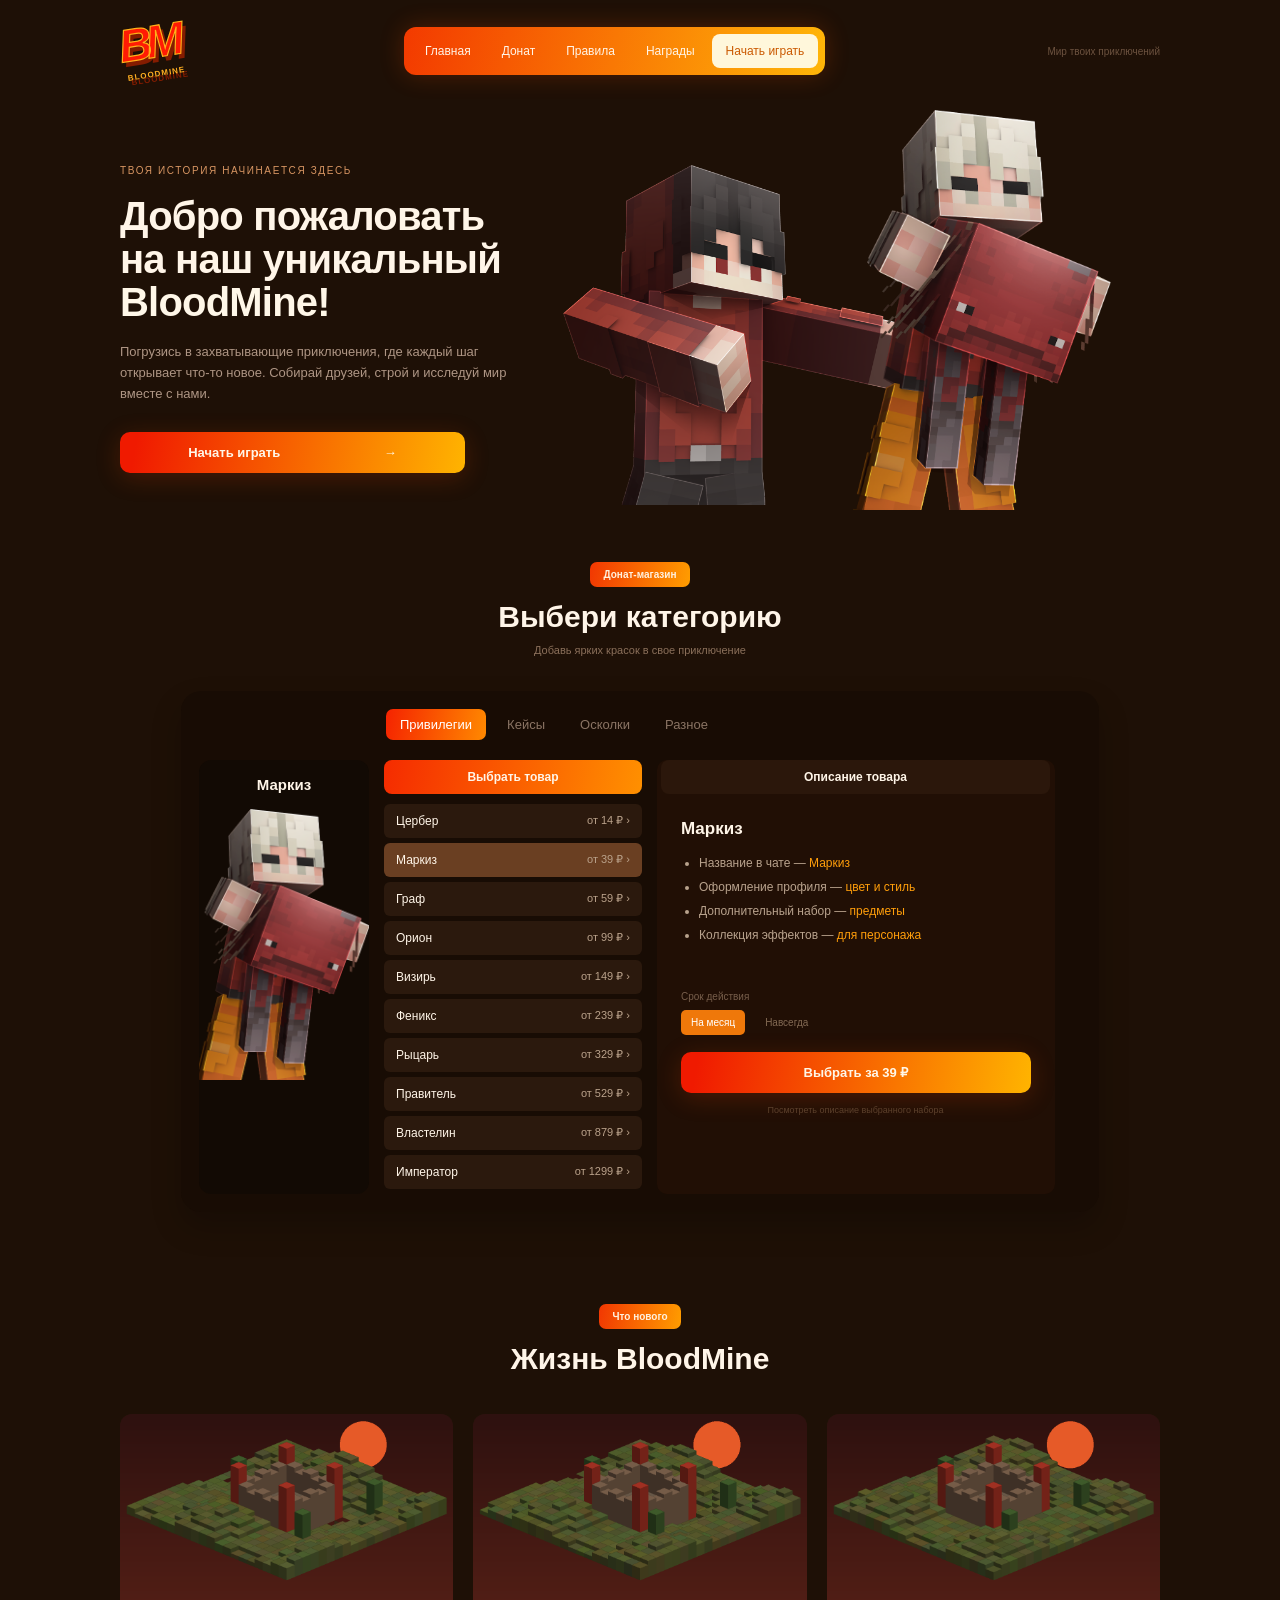
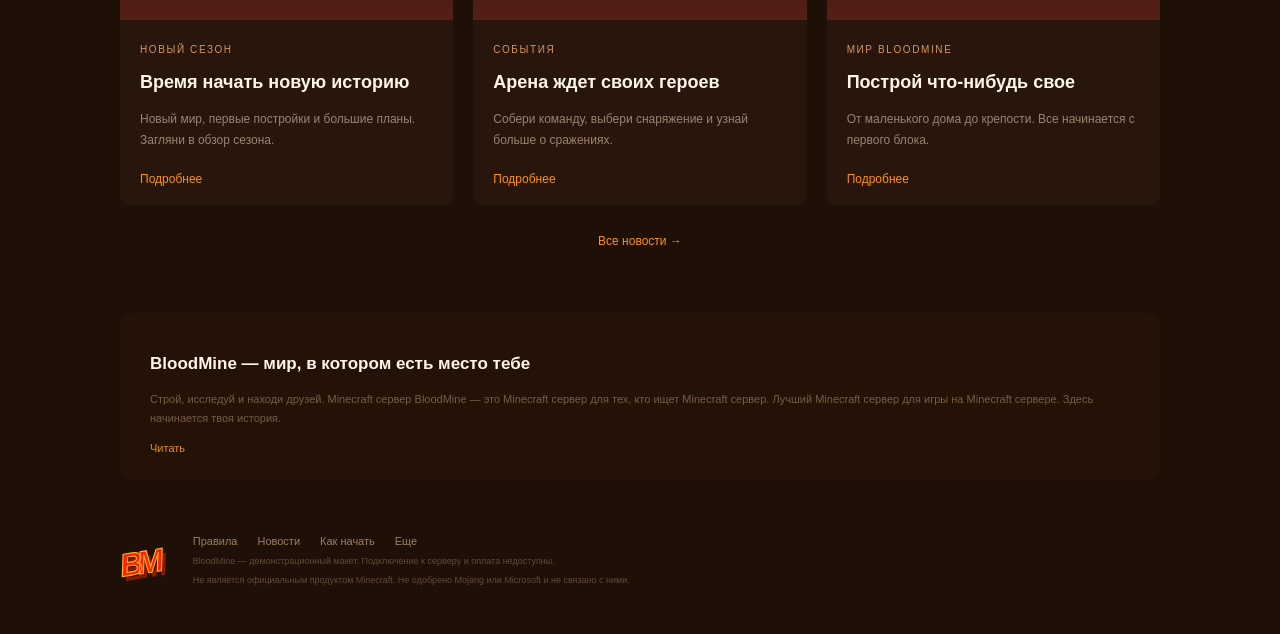
==== index.html @ 3fc6e4c7 "first commit add files" ====
<!DOCTYPE html>
<html lang="en">
<head>
  <meta charset="UTF-8">
  <title>Главная</title>
  <meta name="description" content="Лучший Minecraft сервер. Minecraft сервер, играть Minecraft, сервер Minecraft, лучший сервер.">
  <meta name="keywords" content="minecraft, сервер, сервер майнкрафт, майнкрафт сервер, лучший сервер, донат, minecraft сервер">
  <script src="assets/js/catalog.js"></script>
  <script src="assets/js/widgets.js"></script>
  <link rel="stylesheet" href="assets/css/components.css">
  <link rel="stylesheet" href="assets/css/styles.css">
</head>
<body>
    <div class="header wrap">
      <a class="logo" href="index.html">BM<span>BLOODMINE</span></a>
      <div class="nav">
        <a href="index.html">Главная</a><a href="index.html#shop">Донат</a><a href="rules.html">Правила</a><a href="rewards.html">Награды</a>
        <a class="nav-light" href="how-to-play.html">Начать играть</a>
      </div>
      <div class="header-note">Мир твоих приключений</div>
    </div>
    <div class="hero wrap">
      <div class="hero-copy"><span class="eyebrow">Твоя история начинается здесь</span><h2>Добро пожаловать<br>на наш уникальный<br><span>BloodMine!</span></h2>
      <p>Погрузись в захватывающие приключения, где каждый шаг открывает что-то новое. Собирай друзей, строй и исследуй мир вместе с нами.</p>
      <a class="orange hero-button" href="how-to-play.html">Начать играть <span>→</span></a></div>
      <div class="hero-players"><img class="hero-back" src="assets/images/hero-secondary.png"><img class="hero-front" src="assets/images/player.png"></div>
    </div>
    <div class="shop-section wrap" id="shop">
      <div class="section-title"><span class="pill">Донат-магазин</span><h2>Выбери категорию</h2><p>Добавь ярких красок в свое приключение</p></div>
      <div class="store">
        <div class="tabs"><div class="tab active" data-category="ranks" onclick="setCategory('ranks')">Привилегии</div><div class="tab" data-category="cases" onclick="setCategory('cases')">Кейсы</div><div class="tab" data-category="shards" onclick="setCategory('shards')">Осколки</div><div class="tab" data-category="other" onclick="setCategory('other')">Разное</div></div>
        <div class="store-body"><div class="store-preview"><h4 id="preview-name">Маркиз</h4><img id="preview-image" src="assets/images/player.png"></div>
          <div class="product-column"><div class="column-heading">Выбрать товар</div><div id="product-list"></div></div>
          <div class="description-column"><div class="column-heading secondary">Описание товара</div><h4 id="product-name">Маркиз</h4><div id="product-description"></div><div class="term-label">Срок действия</div><div class="terms"><span class="selected" onclick="setTerm(this,'На месяц')">На месяц</span><span onclick="setTerm(this,'Навсегда')">Навсегда</span></div><button id="choose-product" class="orange" onclick="selectProduct()">Выбрать за 39 ₽</button><p class="fineprint">Посмотреть описание выбранного набора</p></div>
        </div>
      </div>
    </div>
    <div class="wrap news-section"><div class="section-title"><span class="pill">Что нового</span><h2>Жизнь BloodMine</h2></div><div class="news-grid">
        <div class="news-card"><img src="assets/images/season.png"><div class="news-copy"><span class="eyebrow">Новый сезон</span><h4>Время начать новую историю</h4><p>Новый мир, первые постройки и большие планы. Загляни в обзор сезона.</p><a href="article.html">Подробнее</a></div></div>
        <div class="news-card"><img src="assets/images/arena.png"><div class="news-copy"><span class="eyebrow">События</span><h4>Арена ждет своих героев</h4><p>Собери команду, выбери снаряжение и узнай больше о сражениях.</p><a href="article.html">Подробнее</a></div></div>
        <div class="news-card"><img src="assets/images/world.png"><div class="news-copy"><span class="eyebrow">Мир BloodMine</span><h4>Построй что-нибудь свое</h4><p>От маленького дома до крепости. Все начинается с первого блока.</p><a href="article.html">Подробнее</a></div></div>
      </div><a class="text-link" href="news.html">Все новости →</a></div>
    <div class="wrap about"><h4>BloodMine — мир, в котором есть место тебе</h4><p>Строй, исследуй и находи друзей. Minecraft сервер BloodMine — это Minecraft сервер для тех, кто ищет Minecraft сервер. Лучший Minecraft сервер для игры на Minecraft сервере. Здесь начинается твоя история.</p><a href="rules.html">Читать</a></div>
    <div class="footer wrap">
      <a class="logo small-logo" href="index.html">BM</a>
      <div><div class="footer-links"><a href="rules.html">Правила</a><a href="news.html">Новости</a><a href="how-to-play.html">Как начать</a><a href="archive.html">Еще</a></div>
      <p>BloodMine — демонстрационный макет. Подключение к серверу и оплата недоступны.</p>
      <p>Не является официальным продуктом Minecraft. Не одобрено Mojang или Microsoft и не связано с ними.</p></div>
    </div>
    <div class="overlay" id="dialog"><div class="modal"><div class="modal-close" onclick="closeDialog()">×</div><div class="pill">BloodMine</div><h2 id="dialog-title">Информация</h2><p id="dialog-text"></p><button class="orange" onclick="closeDialog()">Понятно</button></div></div>
    <div class="toast" id="toast"></div>
    <script src="assets/js/app.js"></script><script src="assets/js/effects.js"></script>
</body>
</html>
---- assets/css/styles.css ----
* {
    box-sizing: border-box;
}

html {
    scroll-behavior: smooth;
}

body {
    margin: 0;
    min-width: 1100px;
    color: #fff5e8;
    background: #1e1006;
    font-family: "Trebuchet MS", Arial, sans-serif;
    font-size: 14px;
}

a {
    color: inherit;
    text-decoration: none;
}

button {
    font-family: inherit;
    cursor: pointer;
    border: 0;
    color: white;
}

.wrap {
    width: 1040px;
    margin: 0 auto;
}

.header {
    height: 102px;
    display: flex;
    align-items: center;
    justify-content: space-between;
}

.logo {
    display: inline-block;
    color: #ff1b04;
    font-family: Impact, "Arial Black", sans-serif;
    font-weight: 900;
    font-style: italic;
    font-size: 46px;
    line-height: .8;
    letter-spacing: -6px;
    transform: rotate(-9deg);
    -webkit-text-stroke: 1.2px #ffb11a;
    text-shadow: 3px 5px #851c00;
}

.logo span {
    display: block;
    font: bold 8px Arial;
    letter-spacing: 1px;
    margin: 9px 0 0 4px;
    -webkit-text-stroke: 0;
    color: #ffaf22;
}

.nav {
    display: flex;
    gap: 3px;
    align-items: center;
    padding: 7px;
    border-radius: 12px;
    background: linear-gradient(100deg,#f33a00,#ffb608);
    box-shadow: 0 0 24px #ff510039;
}

.nav a {
    font-size: 12px;
    padding: 10px 14px;
    border-radius: 8px;
}

.nav a:hover {
    background: #ffffff20;
}

.nav-light {
    background: #fff7db;
    color: #cb5a02;
}

.header-note {
    color: #6c523f;
    font-size: 10px;
}

.hero {
    height: 430px;
    position: relative;
    display: flex;
    align-items: center;
}

.hero-copy {
    width: 500px;
    position: relative;
    z-index: 1;
}

.eyebrow {
    text-transform: uppercase;
    color: #d79562;
    font-size: 10px;
    letter-spacing: 1.6px;
}

h2 {
    font-size: 32px;
    line-height: 1.08;
    margin: 18px 0;
    font-weight: 900;
}

.hero h2 {
    font-size: 40px;
    letter-spacing: -.8px;
}

.hero h2 span {
    color: #fff7e8;
}

.hero p {
    width: 390px;
    font-size: 13px;
    line-height: 1.6;
    color: #ae9584;
}

.hero-players {
    position: absolute;
    left: 448px;
    top: 8px;
    width: 610px;
    height: auto;
}

.orange {
    display: inline-block;
    text-align: center;
    padding: 13px 28px;
    background: linear-gradient(100deg,#f01a00 5%,#ffb400 100%);
    color: #fff7e8;
    border-radius: 10px;
    font-size: 13px;
    font-weight: bold;
    box-shadow: 0 5px 25px #e9410036;
}

.orange:hover {
    filter: brightness(1.1);
}

.hero-button {
    width: 345px;
    margin-top: 15px;
}

.hero-button span {
    margin-left: 100px;
}

.section-title {
    text-align: center;
    margin: 22px 0 35px;
}

.pill {
    display: inline-block;
    border-radius: 7px;
    background: linear-gradient(100deg,#f13702,#ff9d00);
    color: #fff1df;
    padding: 7px 13px;
    font-size: 10px;
    font-weight: bold;
}

.section-title h2 {
    margin: 14px 0 10px;
    font-size: 30px;
}

.section-title p {
    color: #8a6f5a;
    font-size: 11px;
}

.shop-section {
    padding-top: 8px;
}

.store {
    width: 918px;
    margin: auto;
    padding: 18px;
    border-radius: 20px;
    background: #180c04;
    box-shadow: 0 15px 30px #00000035;
}

.tabs {
    display: flex;
    gap: 7px;
    margin: 0 0 20px 187px;
}

.tab {
    padding: 8px 14px;
    font-size: 13px;
    cursor: pointer;
    color: #8a7464;
    border-radius: 7px;
}

.tab.active {
    background: linear-gradient(100deg,#f52300,#ff8900);
    color: #fff;
}

.store-body {
    display: flex;
    gap: 15px;
}

.store-preview {
    width: 170px;
    text-align: center;
    background: #120a04;
    border-radius: 12px;
    overflow: hidden;
}

h4 {
    margin: 16px 0;
    font-size: 17px;
}

.store-preview h4 {
    font-size: 15px;
}

.store-preview img {
    width: 175px;
    height: auto;
    margin-left: -4px;
}

.product-column {
    width: 258px;
}

.column-heading {
    background: linear-gradient(100deg,#f52b00,#ff9000);
    padding: 10px;
    border-radius: 8px;
    text-align: center;
    font-size: 12px;
    font-weight: bold;
    margin-bottom: 10px;
}

.column-heading.secondary {
    background: #2b170b;
}

.product-row {
    display: flex;
    justify-content: space-between;
    padding: 10px 12px;
    margin: 5px 0;
    background: #2b190d;
    border-radius: 6px;
    font-size: 12px;
    cursor: pointer;
}

.product-row.chosen {
    background: #6a3f22;
}

.product-row:hover {
    background: #77401b;
}

.product-price {
    color: #baa28b;
    font-size: 11px;
}

.description-column {
    width: 398px;
    padding: 0 5px 18px 4px;
    background: #210f05;
    border-radius: 10px;
}

.description-column h4 {
    margin: 25px 20px 12px;
    font-size: 17px;
}

.description-column ul {
    padding: 0 22px 0 38px;
    color: #b8a28d;
    font-size: 12px;
    line-height: 2;
    min-height: 125px;
}

.description-column li span {
    color: #ff9e0b;
}

.term-label {
    font-size: 10px;
    color: #775e4b;
    margin: 15px 20px 8px;
}

.terms {
    display: flex;
    gap: 10px;
    font-size: 10px;
    margin: 0 20px 17px;
    color: #826953;
}

.terms span {
    padding: 7px 10px;
    border-radius: 5px;
    cursor: pointer;
}

.terms .selected {
    background: #ef780a;
    color: #fff;
}

.description-column .orange {
    display: block;
    margin: 0 20px;
    width: 350px;
}

.fineprint {
    color: #5c402c;
    font-size: 9px;
    text-align: center;
    margin: 12px 0 0;
}

.news-section {
    padding-top: 70px;
}

.news-grid {
    display: grid;
    grid-template-columns: repeat(3,1fr);
    gap: 20px;
    margin-top: 38px;
}

.news-card {
    background: #28160c;
    border-radius: 12px;
    overflow: hidden;
}

.news-card img {
    width: 100%;
    display: block;
}

.news-copy {
    padding: 20px;
}

.news-copy h4 {
    font-size: 18px;
}

.news-copy p {
    color: #9c8270;
    font-size: 12px;
    line-height: 1.7;
}

.news-copy a,.text-link {
    display: inline-block;
    font-size: 12px;
    color: #ff920d;
    margin-top: 10px;
}

.text-link {
    display: block;
    width: max-content;
    margin: 28px auto;
}

.about {
    margin-top: 65px;
    padding: 25px 30px;
    background: #241207;
    border-radius: 14px;
}

.about p {
    color: #765c46;
    font-size: 11px;
    line-height: 1.7;
}

.about a {
    color: #e68d22;
    font-size: 11px;
}

.footer {
    display: flex;
    gap: 35px;
    padding: 55px 0 40px;
    align-items: center;
}

.small-logo {
    font-size: 32px;
}

.footer-links {
    display: flex;
    gap: 20px;
    font-size: 11px;
    color: #9a7f64;
}

.footer p {
    color: #614a38;
    font-size: 9px;
    margin: 9px 0;
}

.inner-page {
    padding: 15px 50px 55px;
    min-height: 760px;
}

.inner-page .section-title {
    margin-bottom: 45px;
}

.rules-intro {
    color: #a58b76;
    font-size: 12px;
    margin: auto auto 25px;
    width: 800px;
    line-height: 1.8;
}

.rules-list {
    width: 800px;
    margin: auto;
}

.rule {
    margin: 10px 0;
    border-radius: 8px;
    overflow: hidden;
    background: #2c190d;
}

.rule-heading {
    display: flex;
    justify-content: space-between;
    padding: 18px 22px;
    font-size: 13px;
    cursor: pointer;
}

.rule-heading b {
    color: #ff8b0b;
    font-size: 18px;
}

.rule-content {
    display: none;
    padding: 8px 22px 25px;
    font-size: 12px;
    color: #aa8b74;
    line-height: 1.9;
}

.rule.open .rule-content {
    display: block;
}

.bottom-help {
    width: 800px;
    margin: 45px auto;
    padding: 25px;
    background: #261407;
    border-radius: 12px;
}

.bottom-help p {
    font-size: 12px;
    color: #a58b76;
}

.bottom-help .orange {
    margin-top: 12px;
}

.rewards-grid {
    display: grid;
    grid-template-columns: repeat(3,1fr);
    gap: 18px;
}

.reward-card {
    padding: 22px;
    text-align: center;
    border-radius: 12px;
    background: linear-gradient(145deg,#d75519,#f29339);
    position: relative;
}

.reward-number {
    position: absolute;
    top: 18px;
    left: 18px;
    font-size: 11px;
    color: #ffd3a3;
}

.reward-card img {
    display: block;
    width: 160px;
    margin: auto;
}

.reward-card h4 {
    margin: 3px 0 10px;
}

.reward-card p {
    font-size: 11px;
    color: #6d3219;
    min-height: 30px;
}

.reward-card .orange {
    width: 100%;
    padding: 10px;
}

.reward-banner {
    display: flex;
    gap: 35px;
    padding: 20px 65px;
    margin-top: 45px;
    background: #2b170b;
    border-radius: 15px;
    align-items: center;
}

.reward-banner img {
    width: 140px;
}

.reward-banner p {
    color: #9f816c;
    font-size: 12px;
}

.reward-banner a {
    color: #f99922;
    font-size: 12px;
}

.guide-layout {
    display: flex;
    gap: 50px;
}

.guide-steps {
    width: 600px;
}

.guide-step {
    margin-bottom: 16px;
    padding: 20px 25px;
    background: #2b180c;
    border-radius: 12px;
}

.guide-step>span {
    color: #ff8908;
    font-size: 11px;
}

.guide-step h4 {
    margin: 10px 0;
}

.guide-step p {
    font-size: 12px;
    color: #a88c76;
    line-height: 1.8;
}

.guide-step a {
    color: #ff9517;
    font-size: 12px;
}

.guide-player {
    width: 250px;
    height: 375px;
    margin-top: 35px;
}

.guide-note {
    padding: 25px;
    background: #2d180a;
    border-radius: 12px;
    margin: 30px 0;
}

.guide-note p {
    color: #ba9c81;
    font-size: 12px;
    line-height: 1.8;
}

.guide-note .orange {
    margin-top: 12px;
}

.faq {
    margin-top: 45px;
}

.news-wide {
    margin-top: 40px;
    display: flex;
    align-items: center;
    gap: 40px;
    background: #291509;
    padding: 15px 35px;
    border-radius: 16px;
}

.news-wide img {
    width: 360px;
}

.news-wide p {
    color: #a88b72;
    font-size: 12px;
    line-height: 1.8;
}

.news-wide a {
    color: #ff9823;
    font-size: 12px;
}

.article-page {
    width: 850px;
    padding: 30px 0;
}

.breadcrumbs {
    color: #886c54;
    font-size: 11px;
    margin: 0 0 35px;
}

.article-page h2 {
    font-size: 38px;
    margin: 20px 0;
}

.article-meta {
    color: #71553f;
    font-size: 10px;
}

.article-cover {
    width: 850px;
    border-radius: 12px;
    margin-top: 20px;
}

.article-body {
    width: 730px;
    margin: 30px auto;
    font-size: 14px;
    line-height: 1.9;
    color: #b99d85;
}

.article-body h4 {
    color: #fff1df;
    font-size: 22px;
    margin-top: 32px;
}

.article-body img {
    width: 730px;
    margin: 20px 0;
}

.article-bottom {
    display: flex;
    justify-content: space-between;
    color: #f8961e;
    font-size: 12px;
}

.overlay {
    position: fixed;
    inset: 0;
    background: #000b;
    z-index: 30;
    display: none;
    align-items: center;
    justify-content: center;
}

.overlay.visible {
    display: flex;
}

.modal {
    width: 470px;
    padding: 40px;
    border-radius: 15px;
    background: #2b180c;
    position: relative;
    box-shadow: 0 15px 60px #000a;
}

.modal h2 {
    font-size: 26px;
}

.modal p {
    color: #bba087;
    font-size: 13px;
    line-height: 1.8;
}

.modal-close {
    position: absolute;
    right: 20px;
    top: 15px;
    cursor: pointer;
    color: #a78261;
    font-size: 24px;
}

.modal .orange {
    width: 100%;
    margin-top: 20px;
}

.toast {
    position: fixed;
    bottom: 25px;
    left: 45%;
    background: #b64a09;
    padding: 14px 30px;
    border-radius: 8px;
    display: none;
}

.hero-players {
    height: 410px;
    top: 8px;
}

.hero-players img {
    position: absolute;
    width: auto;
}

.hero-back {
    left: -5px;
    top: 55px;
    height: 340px;
}

.hero-front {
    left: 285px;
    top: 0;
    height: 400px;
}

.news-wide>img {
    width: 300px;
    max-height: 300px;
    object-fit: contain;
}
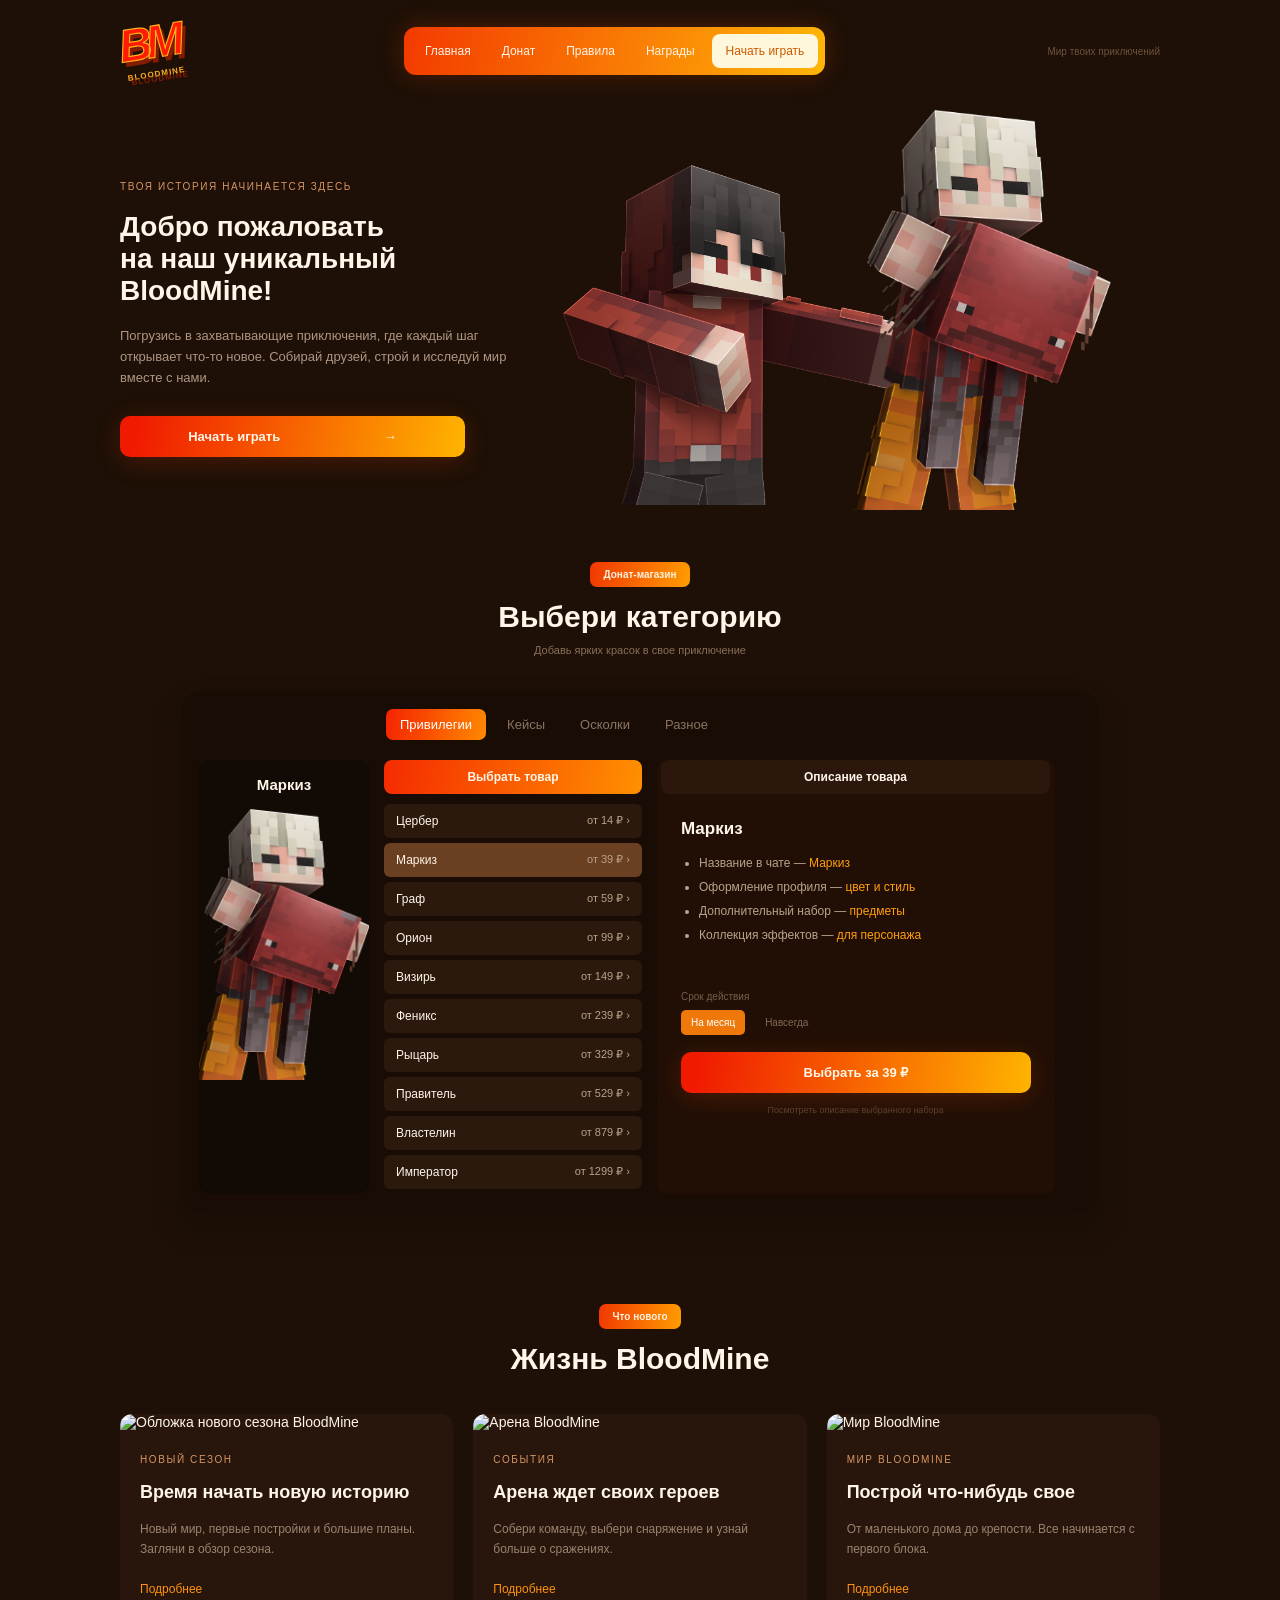
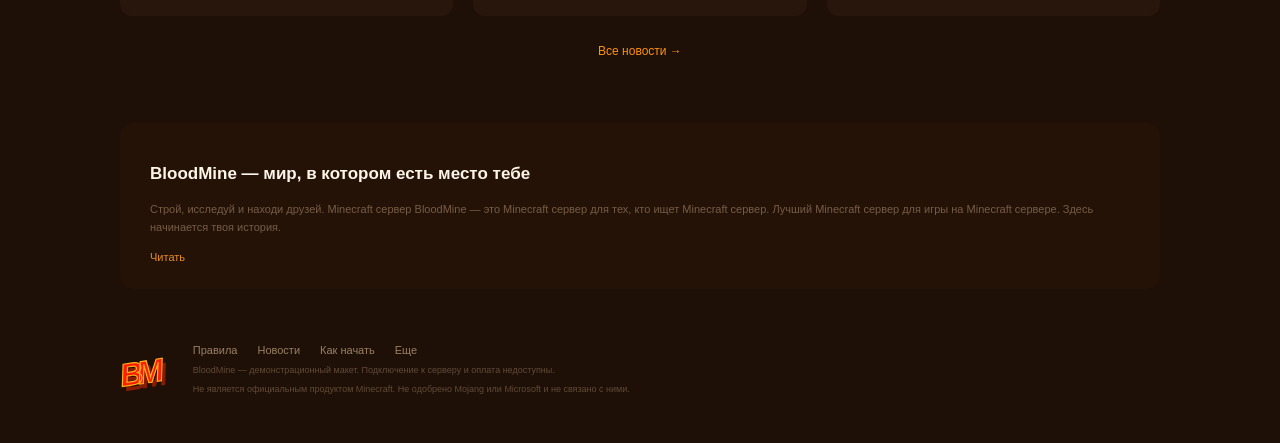
==== commit 404a201e: "Update index.html" ====
--- a/index.html
+++ b/index.html
@@ -1,9 +1,9 @@
 <!DOCTYPE html>
-<html lang="en">
+<html lang="ru">
 <head>
   <meta charset="UTF-8">
-  <title>Главная</title>
-  <meta name="description" content="Лучший Minecraft сервер. Minecraft сервер, играть Minecraft, сервер Minecraft, лучший сервер.">
+  <title>BloodMine — Minecraft сервер для твоих приключений</title>
+  <meta name="description" content="Играй на Minecraft сервере BloodMine. Уникальный мир, донат, награды и дружное сообщество. Начни своё приключение прямо сейчас!">
   <meta name="keywords" content="minecraft, сервер, сервер майнкрафт, майнкрафт сервер, лучший сервер, донат, minecraft сервер">
   <script src="assets/js/catalog.js"></script>
   <script src="assets/js/widgets.js"></script>
@@ -20,7 +20,7 @@
       <div class="header-note">Мир твоих приключений</div>
     </div>
     <div class="hero wrap">
-      <div class="hero-copy"><span class="eyebrow">Твоя история начинается здесь</span><h2>Добро пожаловать<br>на наш уникальный<br><span>BloodMine!</span></h2>
+      <div class="hero-copy"><span class="eyebrow">Твоя история начинается здесь</span><h1>Добро пожаловать<br>на наш уникальный<br><span>BloodMine!</span></h1>
       <p>Погрузись в захватывающие приключения, где каждый шаг открывает что-то новое. Собирай друзей, строй и исследуй мир вместе с нами.</p>
       <a class="orange hero-button" href="how-to-play.html">Начать играть <span>→</span></a></div>
       <div class="hero-players"><img class="hero-back" src="assets/images/hero-secondary.png"><img class="hero-front" src="assets/images/player.png"></div>
@@ -36,14 +36,15 @@
       </div>
     </div>
     <div class="wrap news-section"><div class="section-title"><span class="pill">Что нового</span><h2>Жизнь BloodMine</h2></div><div class="news-grid">
-        <div class="news-card"><img src="assets/images/season.png"><div class="news-copy"><span class="eyebrow">Новый сезон</span><h4>Время начать новую историю</h4><p>Новый мир, первые постройки и большие планы. Загляни в обзор сезона.</p><a href="article.html">Подробнее</a></div></div>
-        <div class="news-card"><img src="assets/images/arena.png"><div class="news-copy"><span class="eyebrow">События</span><h4>Арена ждет своих героев</h4><p>Собери команду, выбери снаряжение и узнай больше о сражениях.</p><a href="article.html">Подробнее</a></div></div>
-        <div class="news-card"><img src="assets/images/world.png"><div class="news-copy"><span class="eyebrow">Мир BloodMine</span><h4>Построй что-нибудь свое</h4><p>От маленького дома до крепости. Все начинается с первого блока.</p><a href="article.html">Подробнее</a></div></div>
+  <div class="news-card"><img src="assets/images/season.webp" alt="Обложка нового сезона BloodMine"><div class="news-copy"><span class="eyebrow">Новый сезон</span><h4>Время начать новую историю</h4><p>Новый мир, первые постройки и большие планы. Загляни в обзор сезона.</p><a href="article.html">Подробнее</a></div></div>
+  <div class="news-card"><img src="assets/images/arena.webp" alt="Арена BloodMine"><div class="news-copy"><span class="eyebrow">События</span><h4>Арена ждет своих героев</h4><p>Собери команду, выбери снаряжение и узнай больше о сражениях.</p><a href="arena.html">Подробнее</a></div></div>
+  <div class="news-card"><img src="assets/images/world.webp" alt="Мир BloodMine"><div class="news-copy"><span class="eyebrow">Мир BloodMine</span><h4>Построй что-нибудь свое</h4><p>От маленького дома до крепости. Все начинается с первого блока.</p><a href="build.html">Подробнее</a></div></div>
+</div>
       </div><a class="text-link" href="news.html">Все новости →</a></div>
     <div class="wrap about"><h4>BloodMine — мир, в котором есть место тебе</h4><p>Строй, исследуй и находи друзей. Minecraft сервер BloodMine — это Minecraft сервер для тех, кто ищет Minecraft сервер. Лучший Minecraft сервер для игры на Minecraft сервере. Здесь начинается твоя история.</p><a href="rules.html">Читать</a></div>
     <div class="footer wrap">
       <a class="logo small-logo" href="index.html">BM</a>
-      <div><div class="footer-links"><a href="rules.html">Правила</a><a href="news.html">Новости</a><a href="how-to-play.html">Как начать</a><a href="archive.html">Еще</a></div>
+      <div><div class="footer-links"><a href="rules.html">Правила</a><a href="news.html">Новости</a><a href="how-to-play.html">Как начать</a><a href="news.html">Еще</a></div>
       <p>BloodMine — демонстрационный макет. Подключение к серверу и оплата недоступны.</p>
       <p>Не является официальным продуктом Minecraft. Не одобрено Mojang или Microsoft и не связано с ними.</p></div>
     </div>
--- a/assets/css/components.css
+++ b/assets/css/components.css
@@ -0,0 +1,19 @@
+.container {
+    width: 960px;
+    margin: 0 auto;
+}
+
+.card {
+    padding: 15px;
+}
+
+.button {
+    color: #fff;
+    background: orange;
+}
+
+
+
+
+
+
